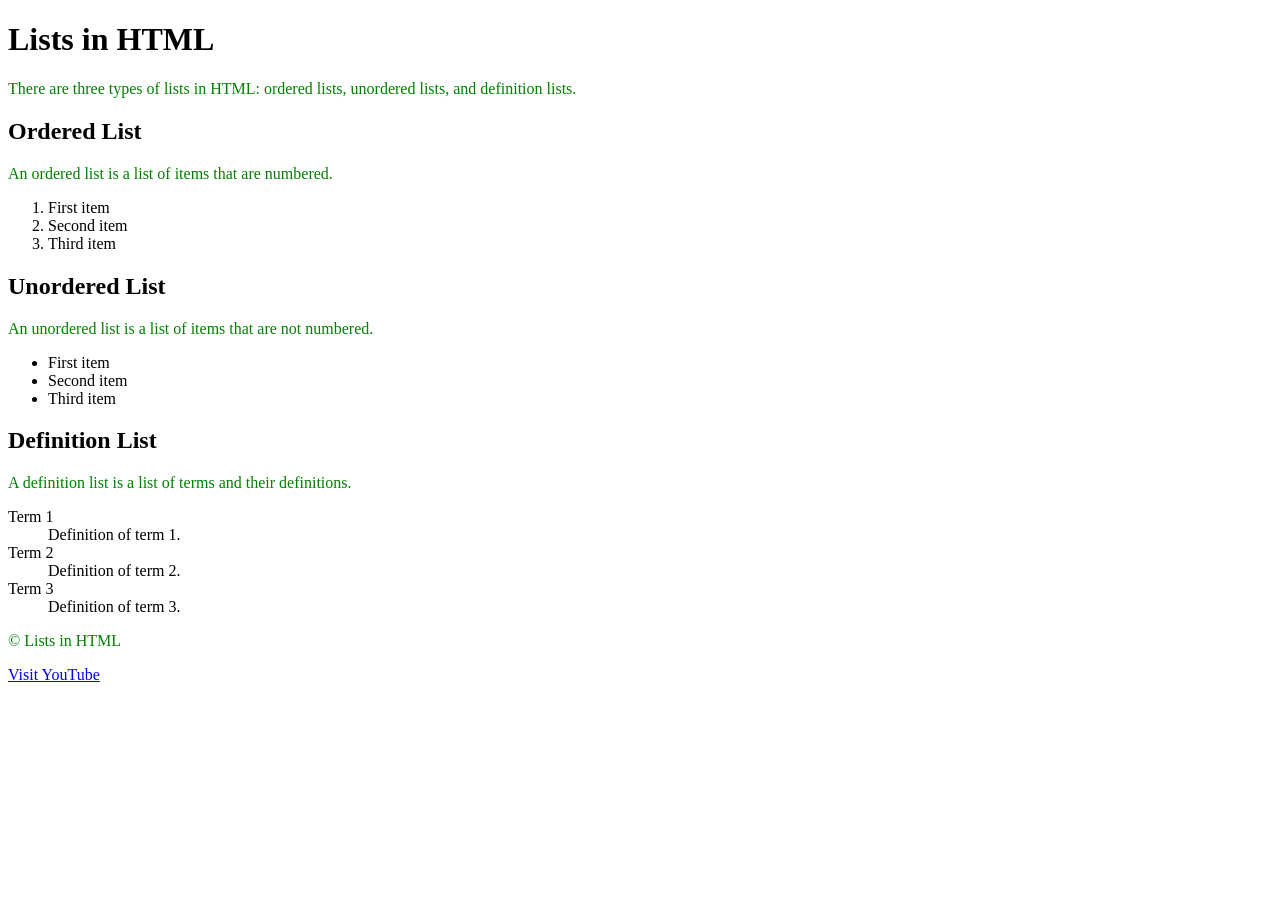
==== index.html @ ec9126a2 "Create index.html" ====
<!DOCTYPE html>
<html lang="en">   
<head>
    <meta charset="UTF-8">
    <meta name="viewport" content="width=device-width, initial-scale=1.0">
    <title>Lists</title>
</head>
<style>
        p { color:green; }
    </style>
<body>
    <h1> Lists in HTML </h1>
    <p> There are three types of lists in HTML: ordered lists, unordered lists, and definition lists. </p>

    <h2> Ordered List </h2>
    <p> An ordered list is a list of items that are numbered. </p>
    <ol>
        <li> First item </li>
        <li> Second item </li>
        <li> Third item </li>
    </ol>

    <h2> Unordered List </h2>
    <p> An unordered list is a list of items that are not numbered. </p>
    <ul>
        <li> First item </li>
        <li> Second item </li>
        <li> Third item </li>
    </ul>

    <h2> Definition List </h2>
    <p> A definition list is a list of terms and their definitions. </p>
    <dl>
        <dt> Term 1 </dt>
        <dd> Definition of term 1. </dd>
        <dt> Term 2 </dt>
        <dd> Definition of term 2. </dd>     
        <dt> Term 3 </dt>
        <dd> Definition of term 3. </dd>
    </dl>
    
    <p>&copy; Lists in HTML</p>

    <a href="https://www.youtube.com">Visit YouTube</a>
</html>
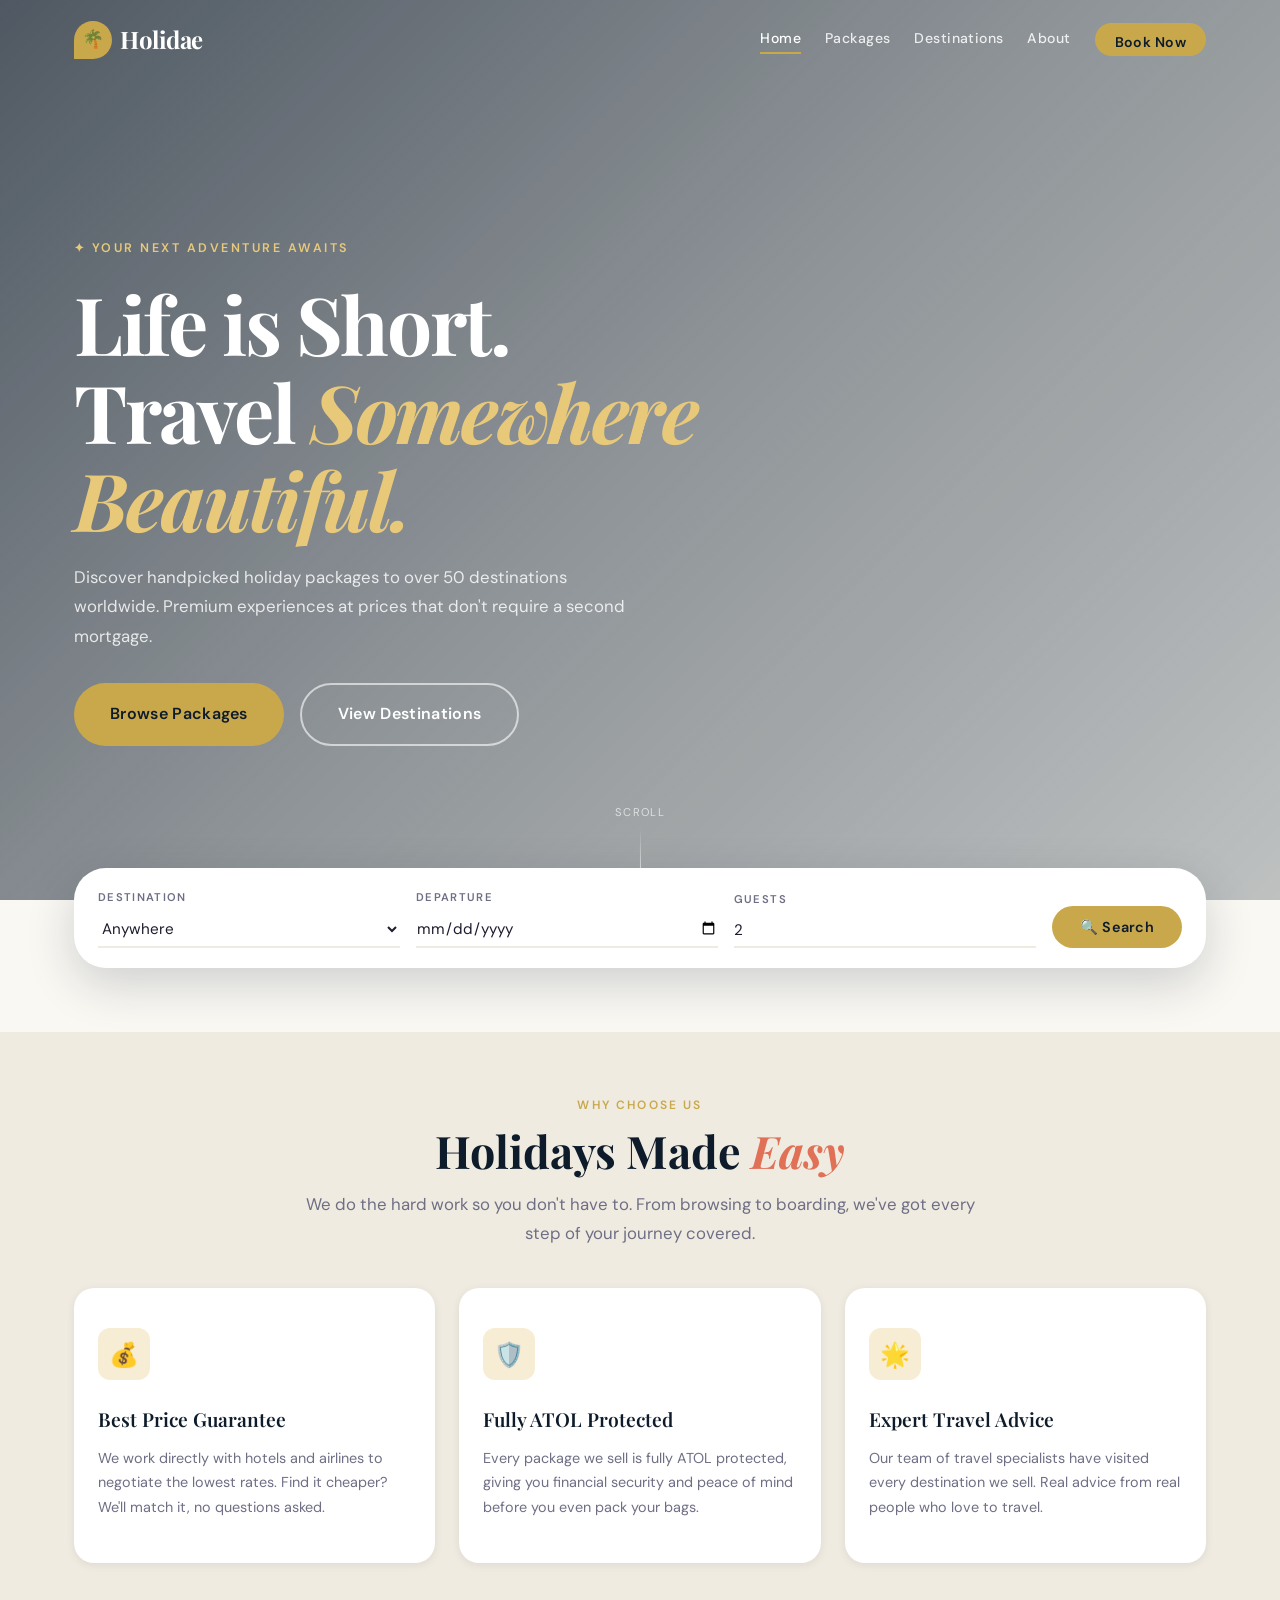
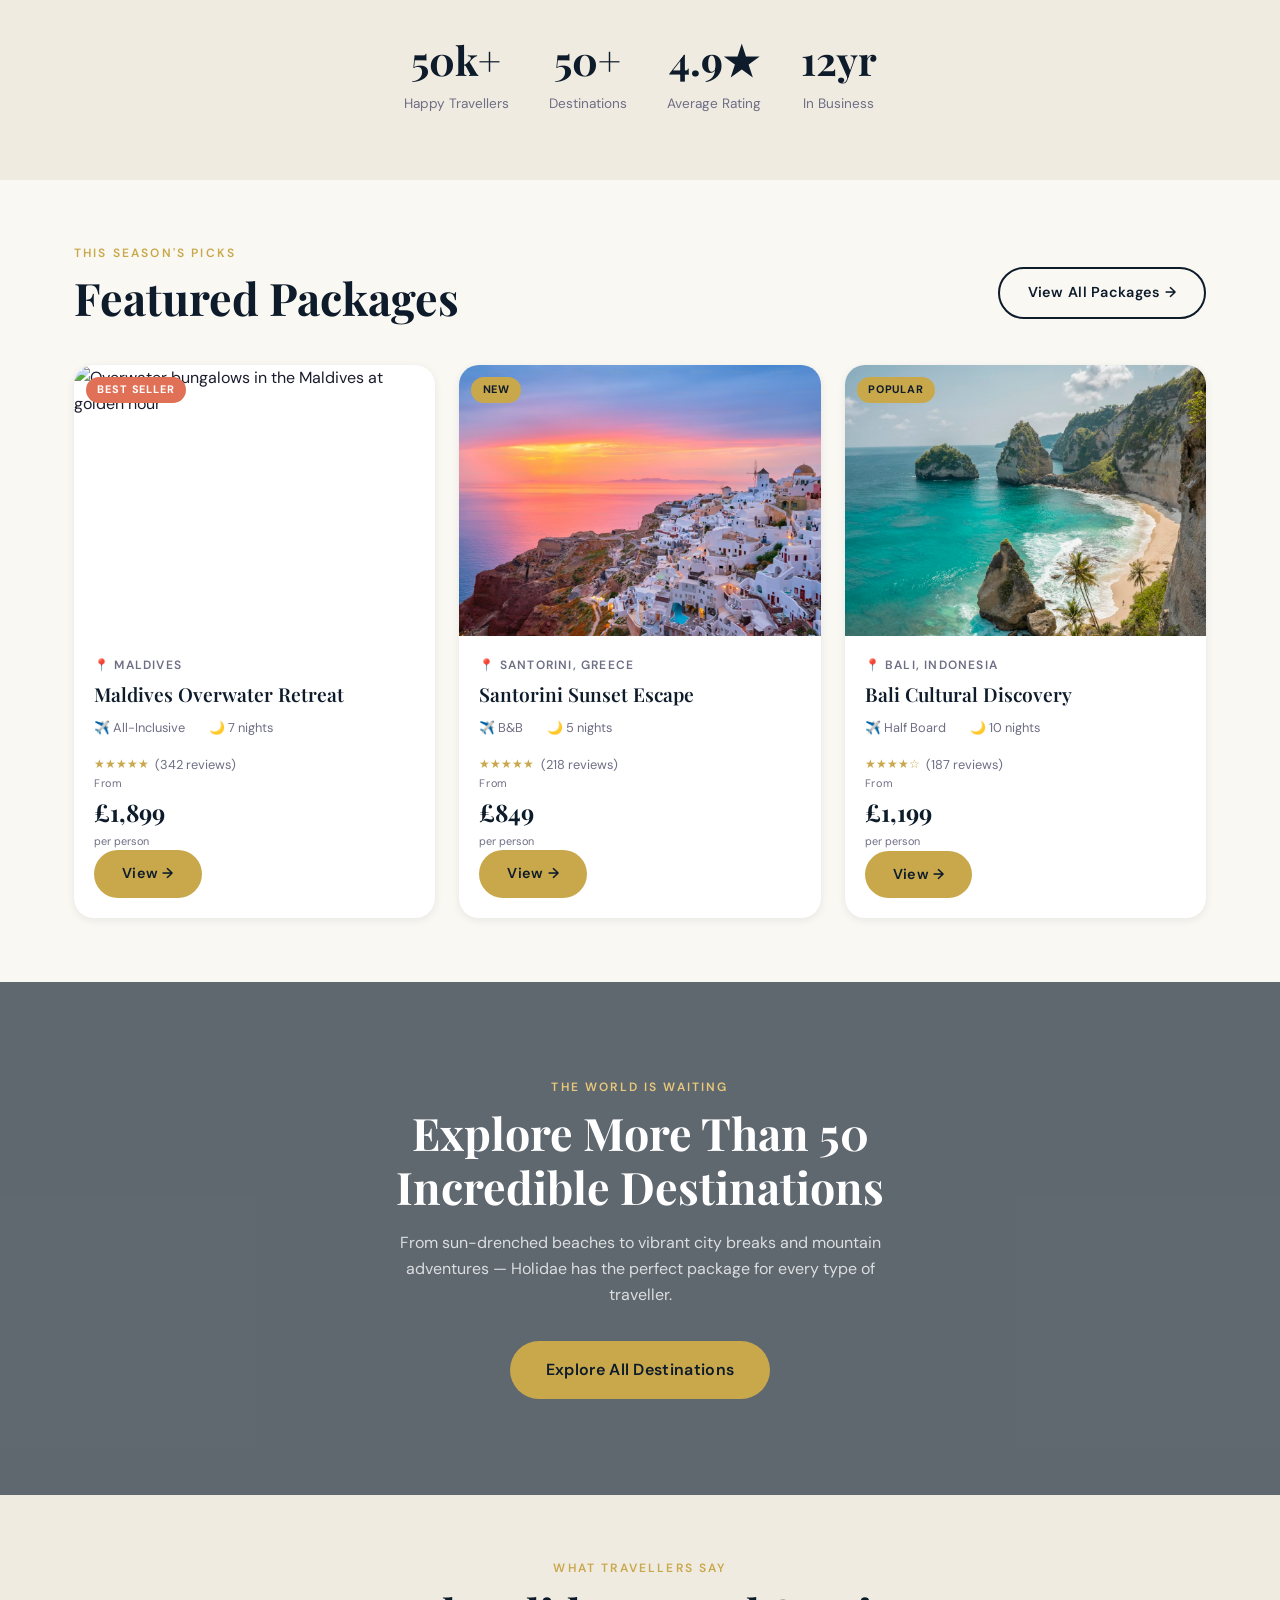
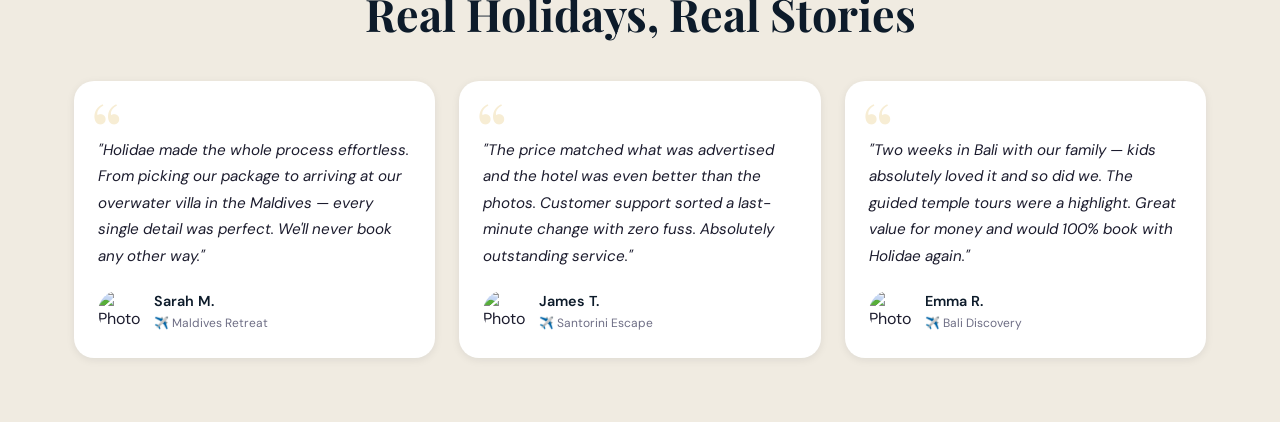
==== commit 566f6782: "Added files Uploaded necessary HTML, JS, CSS, and JPG files" ====
--- a/index.html
+++ b/index.html
@@ -1,45 +1,455 @@
-<!DOCTYPE html>
-<html lang="en">   
-<head>
-    <meta charset="UTF-8">
-    <meta name="viewport" content="width=device-width, initial-scale=1.0">
-    <title>Lists</title>
-</head>
-<style>
-        p { color:green; }
-    </style>
-<body>
-    <h1> Lists in HTML </h1>
-    <p> There are three types of lists in HTML: ordered lists, unordered lists, and definition lists. </p>
-
-    <h2> Ordered List </h2>
-    <p> An ordered list is a list of items that are numbered. </p>
-    <ol>
-        <li> First item </li>
-        <li> Second item </li>
-        <li> Third item </li>
-    </ol>
-
-    <h2> Unordered List </h2>
-    <p> An unordered list is a list of items that are not numbered. </p>
-    <ul>
-        <li> First item </li>
-        <li> Second item </li>
-        <li> Third item </li>
-    </ul>
-
-    <h2> Definition List </h2>
-    <p> A definition list is a list of terms and their definitions. </p>
-    <dl>
-        <dt> Term 1 </dt>
-        <dd> Definition of term 1. </dd>
-        <dt> Term 2 </dt>
-        <dd> Definition of term 2. </dd>     
-        <dt> Term 3 </dt>
-        <dd> Definition of term 3. </dd>
-    </dl>
-    
-    <p>&copy; Lists in HTML</p>
-
-    <a href="https://www.youtube.com">Visit YouTube</a>
-</html>+<!DOCTYPE html>
+<html lang="en">
+<head>
+  <meta charset="UTF-8" />
+  <meta name="viewport" content="width=device-width, initial-scale=1.0" />
+  <meta name="description" content="Holidae — Affordable holiday packages to the world's most beautiful destinations. Browse, compare, and book your dream holiday today." />
+  <title>Holidae — Dream Holidays, Real Prices</title>
+  <link rel="stylesheet" href="styles.css" />
+ 
+  <!-- Favicon placeholder (emoji-based for prototype) -->
+  <link rel="icon" href="data:image/svg+xml,<svg xmlns='http://www.w3.org/2000/svg' viewBox='0 0 100 100'><text y='.9em' font-size='90'>🌴</text></svg>" />
+</head>
+<body>
+ 
+  <!-- SITE HEADER / NAVIGATION -->
+  <header class="site-header" role="banner">
+    <div class="container">
+ 
+      <!-- Brand logo -->
+      <a href="index.html" class="logo" aria-label="Holidae — home">
+        <div class="logo__mark" aria-hidden="true">🌴</div>
+        <span class="logo__text">Holidae</span>
+      </a>
+ 
+      <!-- Desktop navigation -->
+      <nav class="nav__links" aria-label="Main navigation">
+        <a href="index.html" class="active">Home</a>
+        <a href="packages.html">Packages</a>
+        <a href="maldives.html">Destinations</a>
+        <a href="#why-holidae">About</a>
+        <a href="#contact" class="nav__cta">Book Now</a>
+      </nav>
+ 
+      <!-- Mobile hamburger toggle -->
+      <button class="nav__toggle" aria-label="Toggle mobile menu" aria-expanded="false">
+        <span></span>
+        <span></span>
+        <span></span>
+      </button>
+    </div>
+ 
+    <!-- Full-screen mobile navigation overlay -->
+    <nav class="nav__mobile" aria-label="Mobile navigation">
+      <a href="index.html">Home</a>
+      <a href="packages.html">Packages</a>
+      <a href="maldives.html">Destinations</a>
+      <a href="#why-holidae">About</a>
+      <a href="#contact" class="nav__cta">Book Now</a>
+    </nav>
+  </header>
+ 
+ 
+  <main>
+ 
+    <!-- HERO SECTION
+         Full-viewport hero with animated headline and CTA.
+         Background image: tropical beach (Unsplash) -->
+    <section class="hero" aria-label="Welcome to Holidae">
+ 
+      <!-- Hero background image with subtle zoom animation -->
+      <div
+        class="hero__bg"
+        style="background-image: url('https://images.unsplash.com/photo-1507525428034-b723cf961d3e?w=1600&q=80');"
+        role="img"
+        aria-label="A stunning tropical beach with crystal-clear turquoise water"
+      ></div>
+      <div class="hero__overlay" aria-hidden="true"></div>
+ 
+      <div class="container">
+        <div class="hero__content">
+          <p class="hero__eyebrow">✦ Your Next Adventure Awaits</p>
+          <h1 class="hero__title display-heading">
+            Life is Short.<br />
+            Travel <em>Somewhere Beautiful.</em>
+          </h1>
+          <p class="hero__desc">
+            Discover handpicked holiday packages to over 50 destinations worldwide.
+            Premium experiences at prices that don't require a second mortgage.
+          </p>
+          <div class="hero__actions">
+            <a href="packages.html" class="btn btn-primary btn-lg">Browse Packages</a>
+            <a href="maldives.html" class="btn btn-secondary btn-lg">View Destinations</a>
+          </div>
+        </div>
+      </div>
+ 
+      <!-- Scroll-down indicator -->
+      <div class="hero__scroll" aria-hidden="true">
+        <span>Scroll</span>
+        <div class="hero__scroll-line"></div>
+      </div>
+    </section>
+ 
+ 
+    <!-- QUICK SEARCH BAR
+         Floats over the hero/content transition. -->
+    <div class="section" style="padding-top: 0; padding-bottom: var(--space-xl);">
+      <div class="container">
+        <div class="search-bar reveal" role="search">
+ 
+          <!-- Destination selector -->
+          <div class="search-bar__field">
+            <label for="dest-select">Destination</label>
+            <select id="dest-select" aria-label="Choose destination">
+              <option value="">Anywhere</option>
+              <option value="beach">🏖️ Beach Escapes</option>
+              <option value="city">🏙️ City Breaks</option>
+              <option value="adventure">🏔️ Adventure</option>
+              <option value="luxury">✨ Luxury</option>
+            </select>
+          </div>
+ 
+          <!-- Departure date -->
+          <div class="search-bar__field">
+            <label for="depart-date">Departure</label>
+            <input type="date" id="depart-date" aria-label="Departure date" />
+          </div>
+ 
+          <!-- Number of guests (desktop only) -->
+          <div class="search-bar__field" style="display:none" id="guest-field">
+            <label for="guests">Guests</label>
+            <input type="number" id="guests" value="2" min="1" max="20" aria-label="Number of guests" />
+          </div>
+ 
+          <!-- Search button -->
+          <button class="btn btn-primary" aria-label="Search for holidays">
+            🔍 Search
+          </button>
+        </div>
+      </div>
+    </div>
+ 
+    <!-- Show guest field on wider screens via inline script -->
+    <script>
+      if (window.innerWidth >= 1024) {
+        document.getElementById('guest-field').style.display = '';
+      }
+    </script>
+ 
+ 
+    <!-- WHY HOLIDAE — Feature cards section -->
+    <section class="section section--cream" id="why-holidae" aria-labelledby="why-heading">
+      <div class="container">
+ 
+        <!-- Section header -->
+        <div class="text-center reveal" style="margin-bottom: var(--space-lg);">
+          <p class="section-label">Why Choose Us</p>
+          <h2 class="section-title">Holidays Made <em style="font-style:italic; color:var(--coral)">Easy</em></h2>
+          <p class="lead" style="margin: 0.75rem auto 0;">
+            We do the hard work so you don't have to. From browsing to boarding, we've
+            got every step of your journey covered.
+          </p>
+        </div>
+ 
+        <!-- 3 feature cards -->
+        <div class="grid-3 reveal-group">
+ 
+          <article class="feature-card">
+            <div class="feature-card__icon" aria-hidden="true">💰</div>
+            <h3 class="feature-card__title">Best Price Guarantee</h3>
+            <p class="feature-card__desc">
+              We work directly with hotels and airlines to negotiate the lowest rates.
+              Find it cheaper? We'll match it, no questions asked.
+            </p>
+          </article>
+ 
+          <article class="feature-card">
+            <div class="feature-card__icon" aria-hidden="true">🛡️</div>
+            <h3 class="feature-card__title">Fully ATOL Protected</h3>
+            <p class="feature-card__desc">
+              Every package we sell is fully ATOL protected, giving you financial
+              security and peace of mind before you even pack your bags.
+            </p>
+          </article>
+ 
+          <article class="feature-card">
+            <div class="feature-card__icon" aria-hidden="true">🌟</div>
+            <h3 class="feature-card__title">Expert Travel Advice</h3>
+            <p class="feature-card__desc">
+              Our team of travel specialists have visited every destination we sell.
+              Real advice from real people who love to travel.
+            </p>
+          </article>
+ 
+        </div>
+ 
+        <!-- Trust stats row -->
+        <div
+          class="reveal"
+          style="
+            display: flex;
+            flex-wrap: wrap;
+            gap: var(--space-lg);
+            justify-content: center;
+            margin-top: var(--space-xl);
+          "
+        >
+          <div style="text-align:center;">
+            <p style="font-family:var(--font-display); font-size:2.5rem; font-weight:700; color:var(--navy);">50k+</p>
+            <p style="font-size:0.85rem; color:var(--text-muted);">Happy Travellers</p>
+          </div>
+          <div style="text-align:center;">
+            <p style="font-family:var(--font-display); font-size:2.5rem; font-weight:700; color:var(--navy);">50+</p>
+            <p style="font-size:0.85rem; color:var(--text-muted);">Destinations</p>
+          </div>
+          <div style="text-align:center;">
+            <p style="font-family:var(--font-display); font-size:2.5rem; font-weight:700; color:var(--navy);">4.9★</p>
+            <p style="font-size:0.85rem; color:var(--text-muted);">Average Rating</p>
+          </div>
+          <div style="text-align:center;">
+            <p style="font-family:var(--font-display); font-size:2.5rem; font-weight:700; color:var(--navy);">12yr</p>
+            <p style="font-size:0.85rem; color:var(--text-muted);">In Business</p>
+          </div>
+        </div>
+ 
+      </div>
+    </section>
+ 
+ 
+    <!-- FEATURED PACKAGES
+         Three highlighted packages with cards linking to detail. -->
+    <section class="section" id="packages" aria-labelledby="packages-heading">
+      <div class="container">
+ 
+        <!-- Section header -->
+        <div style="display:flex; flex-wrap:wrap; align-items:flex-end; justify-content:space-between; gap:var(--space-sm); margin-bottom:var(--space-lg);">
+          <div class="reveal">
+            <p class="section-label">This Season's Picks</p>
+            <h2 class="section-title">Featured Packages</h2>
+          </div>
+          <a href="packages.html" class="btn btn-outline reveal" style="margin-bottom:0.4rem;">
+            View All Packages →
+          </a>
+        </div>
+ 
+        <!-- Package card grid -->
+        <div class="grid-3 reveal-group">
+ 
+          <!-- Package 1: Maldives -->
+          <article class="package-card" aria-label="Maldives Overwater Retreat package">
+            <div class="package-card__image">
+              <img
+                src="https://images.unsplash.com/photo-1514282401047-d79a71a590e8?w=600&q=80"
+                alt="Overwater bungalows in the Maldives at golden hour"
+                loading="lazy"
+              />
+              <span class="package-card__badge">Best Seller</span>
+            </div>
+            <div class="package-card__body">
+              <p class="package-card__location">📍 Maldives</p>
+              <h3 class="package-card__title">Maldives Overwater Retreat</h3>
+              <div class="package-card__meta">
+                <span>✈️ All-Inclusive</span>
+                <span>🌙 7 nights</span>
+              </div>
+              <div class="star-rating">
+                <div class="stars" aria-label="5 star rating">★★★★★</div>
+                <span class="star-rating__count">(342 reviews)</span>
+              </div>
+              <div class="package-card__footer">
+                <div class="package-card__price">
+                  <span class="package-card__price-from">From</span>
+                  <span class="package-card__price-amount">£1,899</span>
+                  <span class="package-card__price-pp">per person</span>
+                </div>
+                <a href="maldives.html" class="btn btn-primary">View →</a>
+              </div>
+            </div>
+          </article>
+ 
+          <!-- Package 2: Santorini -->
+          <article class="package-card" aria-label="Santorini Sunset Escape package">
+            <div class="package-card__image">
+              <img
+                src="santorini.jpg"
+                alt="Iconic white-domed buildings overlooking the Aegean Sea in Santorini"
+                loading="lazy"
+              />
+              <span class="package-card__badge package-card__badge--gold">New</span>
+            </div>
+            <div class="package-card__body">
+              <p class="package-card__location">📍 Santorini, Greece</p>
+              <h3 class="package-card__title">Santorini Sunset Escape</h3>
+              <div class="package-card__meta">
+                <span>✈️ B&amp;B</span>
+                <span>🌙 5 nights</span>
+              </div>
+              <div class="star-rating">
+                <div class="stars" aria-label="5 star rating">★★★★★</div>
+                <span class="star-rating__count">(218 reviews)</span>
+              </div>
+              <div class="package-card__footer">
+                <div class="package-card__price">
+                  <span class="package-card__price-from">From</span>
+                  <span class="package-card__price-amount">£849</span>
+                  <span class="package-card__price-pp">per person</span>
+                </div>
+                <a href="packages.html" class="btn btn-primary">View →</a>
+              </div>
+            </div>
+          </article>
+ 
+          <!-- Package 3: Bali -->
+          <article class="package-card" aria-label="Bali Cultural Discovery package">
+            <div class="package-card__image">
+              <img
+                src="bali.jpg"
+                alt="Lush terraced rice paddies in Bali, Indonesia"
+                loading="lazy"
+              />
+              <span class="package-card__badge" style="background:var(--gold);color:var(--navy);">Popular</span>
+            </div>
+            <div class="package-card__body">
+              <p class="package-card__location">📍 Bali, Indonesia</p>
+              <h3 class="package-card__title">Bali Cultural Discovery</h3>
+              <div class="package-card__meta">
+                <span>✈️ Half Board</span>
+                <span>🌙 10 nights</span>
+              </div>
+              <div class="star-rating">
+                <div class="stars" aria-label="4.5 star rating">★★★★☆</div>
+                <span class="star-rating__count">(187 reviews)</span>
+              </div>
+              <div class="package-card__footer">
+                <div class="package-card__price">
+                  <span class="package-card__price-from">From</span>
+                  <span class="package-card__price-amount">£1,199</span>
+                  <span class="package-card__price-pp">per person</span>
+                </div>
+                <a href="packages.html" class="btn btn-primary">View →</a>
+              </div>
+            </div>
+          </article>
+ 
+        </div>
+      </div>
+    </section>
+ 
+ 
+    <!-- DESTINATION SHOWCASE — Wide banner -->
+    <section
+      style="
+        background-image: url('https://images.unsplash.com/photo-1476514525535-07fb3b4ae5f1?w=1600&q=80');
+        background-size: cover;
+        background-position: center;
+        background-attachment: fixed;
+        position: relative;
+        padding: var(--space-2xl) 0;
+        color: var(--white);
+        overflow: hidden;
+      "
+      aria-label="Explore the world with Holidae"
+    >
+      <!-- Dark overlay -->
+      <div style="position:absolute; inset:0; background:rgba(13,27,42,0.65);" aria-hidden="true"></div>
+      <div class="container" style="position:relative; z-index:1; text-align:center; max-width:700px;">
+        <p class="section-label" style="color:var(--gold-light);">The World is Waiting</p>
+        <h2 class="section-title" style="color:var(--white); margin-top:0.5rem;">
+          Explore More Than 50 Incredible Destinations
+        </h2>
+        <p style="color:rgba(255,255,255,0.78); font-size:1rem; margin: 1rem auto 2rem; max-width:45ch;">
+          From sun-drenched beaches to vibrant city breaks and mountain adventures —
+          Holidae has the perfect package for every type of traveller.
+        </p>
+        <a href="packages.html" class="btn btn-primary btn-lg">Explore All Destinations</a>
+      </div>
+    </section>
+ 
+ 
+    <!-- TESTIMONIALS -->
+    <section class="section section--cream" aria-labelledby="testimonials-heading">
+      <div class="container">
+        <div class="text-center reveal" style="margin-bottom: var(--space-lg);">
+          <p class="section-label">What Travellers Say</p>
+          <h2 class="section-title" id="testimonials-heading">Real Holidays, Real Stories</h2>
+        </div>
+ 
+        <div class="grid-3 reveal-group">
+ 
+          <!-- Testimonial 1 -->
+          <article class="testimonial-card">
+            <p class="testimonial-card__text">
+              "Holidae made the whole process effortless. From picking our package to
+              arriving at our overwater villa in the Maldives — every single detail
+              was perfect. We'll never book any other way."
+            </p>
+            <div class="testimonial-card__author">
+              <img
+                class="testimonial-card__avatar"
+                src="https://images.unsplash.com/photo-1494790108377-be9c29b29330?w=100&q=80"
+                alt="Photo of Sarah M."
+                loading="lazy"
+              />
+              <div>
+                <p class="testimonial-card__name">Sarah M.</p>
+                <p class="testimonial-card__trip">✈️ Maldives Retreat</p>
+              </div>
+            </div>
+          </article>
+ 
+          <!-- Testimonial 2 -->
+          <article class="testimonial-card">
+            <p class="testimonial-card__text">
+              "The price matched what was advertised and the hotel was even better
+              than the photos. Customer support sorted a last-minute change with
+              zero fuss. Absolutely outstanding service."
+            </p>
+            <div class="testimonial-card__author">
+              <img
+                class="testimonial-card__avatar"
+                src="https://images.unsplash.com/photo-1507003211169-0a1dd7228f2d?w=100&q=80"
+                alt="Photo of James T."
+                loading="lazy"
+              />
+              <div>
+                <p class="testimonial-card__name">James T.</p>
+                <p class="testimonial-card__trip">✈️ Santorini Escape</p>
+              </div>
+            </div>
+          </article>
+ 
+          <!-- Testimonial 3 -->
+          <article class="testimonial-card">
+            <p class="testimonial-card__text">
+              "Two weeks in Bali with our family — kids absolutely loved it and so
+              did we. The guided temple tours were a highlight. Great value for money
+              and would 100% book with Holidae again."
+            </p>
+            <div class="testimonial-card__author">
+              <img
+                class="testimonial-card__avatar"
+                src="https://images.unsplash.com/photo-1580489944761-15a19d654956?w=100&q=80"
+                alt="Photo of Emma R."
+                loading="lazy"
+              />
+              <div>
+                <p class="testimonial-card__name">Emma R.</p>
+                <p class="testimonial-card__trip">✈️ Bali Discovery</p>
+              </div>
+            </div>
+          </article>
+ 
+        </div>
+      </div>
+    </section>
+ 
+  </main>
+ 
+  <!-- Shared JavaScript (navigation, animations, forms) -->
+  <script src="main.js"></script>
+ 
+</body>
+</html>
+ 
+
--- a/styles.css
+++ b/styles.css
@@ -0,0 +1,1357 @@
+/* ============================================================
+   styles.css  —  Holidae Holiday Booking Website
+   Shared stylesheet for all pages.
+   Mobile-first responsive design.
+   ============================================================ */
+
+/* ----------------------------------------------------------
+   1. GOOGLE FONTS IMPORT
+   Playfair Display: editorial serif for headings
+   DM Sans: clean sans-serif for body text
+   ---------------------------------------------------------- */
+@import url('https://fonts.googleapis.com/css2?family=Playfair+Display:ital,wght@0,400;0,600;0,700;1,400&family=DM+Sans:wght@300;400;500;600&display=swap');
+
+
+/* ----------------------------------------------------------
+   2. CSS CUSTOM PROPERTIES (Design Tokens)
+   ---------------------------------------------------------- */
+:root {
+  /* Colour palette */
+  --navy:        #0d1b2a;
+  --navy-mid:    #162640;
+  --gold:        #c9a84c;
+  --gold-light:  #e8c97a;
+  --gold-pale:   #f7edd4;
+  --coral:       #e07157;
+  --coral-dark:  #c45a42;
+  --cream:       #faf8f3;
+  --cream-dark:  #f0ebe1;
+  --text:        #1c1c2e;
+  --text-muted:  #6e6e85;
+  --white:       #ffffff;
+
+  /* Typography */
+  --font-display: 'Playfair Display', Georgia, serif;
+  --font-body:    'DM Sans', sans-serif;
+
+  /* Spacing scale */
+  --space-xs:   0.5rem;
+  --space-sm:   1rem;
+  --space-md:   1.5rem;
+  --space-lg:   2.5rem;
+  --space-xl:   4rem;
+  --space-2xl:  6rem;
+
+  /* Border radius */
+  --radius-sm:  6px;
+  --radius-md:  12px;
+  --radius-lg:  20px;
+  --radius-xl:  32px;
+
+  /* Shadows */
+  --shadow-sm:  0 2px 8px rgba(13,27,42,0.08);
+  --shadow-md:  0 6px 24px rgba(13,27,42,0.12);
+  --shadow-lg:  0 16px 48px rgba(13,27,42,0.18);
+
+  /* Transitions */
+  --trans-fast: 0.18s ease;
+  --trans-mid:  0.32s ease;
+}
+
+
+/* ----------------------------------------------------------
+   3. CSS RESET & BASE STYLES
+   ---------------------------------------------------------- */
+*, *::before, *::after {
+  box-sizing: border-box;
+  margin: 0;
+  padding: 0;
+}
+
+html {
+  font-size: 16px;
+  scroll-behavior: smooth;
+}
+
+body {
+  font-family: var(--font-body);
+  color: var(--text);
+  background: var(--cream);
+  line-height: 1.65;
+  overflow-x: hidden;
+}
+
+img {
+  display: block;
+  max-width: 100%;
+  height: auto;
+}
+
+a {
+  color: inherit;
+  text-decoration: none;
+}
+
+ul, ol {
+  list-style: none;
+}
+
+button {
+  cursor: pointer;
+  border: none;
+  background: none;
+  font-family: var(--font-body);
+}
+
+input, select, textarea {
+  font-family: var(--font-body);
+}
+
+
+/* ----------------------------------------------------------
+   4. TYPOGRAPHY HELPERS
+   ---------------------------------------------------------- */
+.display-heading {
+  font-family: var(--font-display);
+  font-weight: 700;
+  line-height: 1.15;
+  letter-spacing: -0.02em;
+}
+
+.section-label {
+  font-size: 0.75rem;
+  font-weight: 600;
+  letter-spacing: 0.18em;
+  text-transform: uppercase;
+  color: var(--gold);
+}
+
+.section-title {
+  font-family: var(--font-display);
+  font-size: clamp(1.8rem, 4vw, 2.8rem);
+  font-weight: 700;
+  line-height: 1.2;
+  color: var(--navy);
+  margin-top: 0.5rem;
+}
+
+.lead {
+  font-size: 1.05rem;
+  color: var(--text-muted);
+  max-width: 56ch;
+  line-height: 1.75;
+}
+
+
+/* ----------------------------------------------------------
+   5. LAYOUT UTILITIES
+   ---------------------------------------------------------- */
+.container {
+  width: 100%;
+  max-width: 1180px;
+  margin: 0 auto;
+  padding: 0 var(--space-md);
+}
+
+.section {
+  padding: var(--space-xl) 0;
+}
+
+.section--dark {
+  background: var(--navy);
+  color: var(--white);
+}
+
+.section--cream {
+  background: var(--cream-dark);
+}
+
+.text-center { text-align: center; }
+
+.grid-2 {
+  display: grid;
+  grid-template-columns: 1fr;
+  gap: var(--space-md);
+}
+
+.grid-3 {
+  display: grid;
+  grid-template-columns: 1fr;
+  gap: var(--space-md);
+}
+
+/* Tablet breakpoint */
+@media (min-width: 640px) {
+  .grid-2 { grid-template-columns: repeat(2, 1fr); }
+  .grid-3 { grid-template-columns: repeat(2, 1fr); }
+}
+
+/* Desktop breakpoint */
+@media (min-width: 1024px) {
+  .grid-2 { grid-template-columns: repeat(2, 1fr); }
+  .grid-3 { grid-template-columns: repeat(3, 1fr); }
+}
+
+
+/* ----------------------------------------------------------
+   6. BUTTON COMPONENTS
+   ---------------------------------------------------------- */
+.btn {
+  display: inline-flex;
+  align-items: center;
+  gap: var(--space-xs);
+  padding: 0.75rem 1.75rem;
+  border-radius: var(--radius-xl);
+  font-size: 0.9rem;
+  font-weight: 600;
+  letter-spacing: 0.02em;
+  transition: transform var(--trans-fast), box-shadow var(--trans-fast), background var(--trans-fast);
+  white-space: nowrap;
+}
+
+.btn:hover {
+  transform: translateY(-2px);
+  box-shadow: var(--shadow-md);
+}
+
+.btn:active {
+  transform: translateY(0);
+}
+
+/* Primary button — gold fill */
+.btn-primary {
+  background: var(--gold);
+  color: var(--navy);
+}
+.btn-primary:hover {
+  background: var(--gold-light);
+}
+
+/* Secondary button — outlined */
+.btn-secondary {
+  background: transparent;
+  color: var(--white);
+  border: 2px solid rgba(255,255,255,0.6);
+}
+.btn-secondary:hover {
+  background: rgba(255,255,255,0.12);
+  border-color: var(--white);
+}
+
+/* Dark outlined button */
+.btn-outline {
+  background: transparent;
+  color: var(--navy);
+  border: 2px solid var(--navy);
+}
+.btn-outline:hover {
+  background: var(--navy);
+  color: var(--white);
+}
+
+/* Coral (call-to-action) button */
+.btn-coral {
+  background: var(--coral);
+  color: var(--white);
+}
+.btn-coral:hover {
+  background: var(--coral-dark);
+}
+
+/* Large size modifier */
+.btn-lg {
+  padding: 1rem 2.25rem;
+  font-size: 1rem;
+}
+
+
+/* ----------------------------------------------------------
+   7. NAVIGATION
+   ---------------------------------------------------------- */
+.site-header {
+  position: fixed;
+  top: 0;
+  left: 0;
+  right: 0;
+  z-index: 100;
+  padding: 1.25rem 0;
+  transition: background var(--trans-mid), box-shadow var(--trans-mid), padding var(--trans-mid);
+}
+
+/* Scrolled state — applied by JS */
+.site-header.scrolled {
+  background: rgba(13, 27, 42, 0.97);
+  backdrop-filter: blur(12px);
+  -webkit-backdrop-filter: blur(12px);
+  box-shadow: 0 2px 20px rgba(0,0,0,0.25);
+  padding: 0.8rem 0;
+}
+
+.site-header .container {
+  display: flex;
+  align-items: center;
+  justify-content: space-between;
+  gap: var(--space-sm);
+}
+
+/* Logo */
+.logo {
+  display: flex;
+  align-items: center;
+  gap: 0.5rem;
+  text-decoration: none;
+}
+
+.logo__mark {
+  width: 38px;
+  height: 38px;
+  background: var(--gold);
+  border-radius: 50% 50% 50% 0;
+  display: flex;
+  align-items: center;
+  justify-content: center;
+  font-size: 1.1rem;
+  flex-shrink: 0;
+}
+
+.logo__text {
+  font-family: var(--font-display);
+  font-size: 1.5rem;
+  font-weight: 700;
+  color: var(--white);
+  letter-spacing: -0.02em;
+}
+
+/* Desktop navigation links */
+.nav__links {
+  display: none;
+  align-items: center;
+  gap: var(--space-md);
+}
+
+.nav__links a {
+  color: rgba(255,255,255,0.85);
+  font-size: 0.88rem;
+  font-weight: 500;
+  letter-spacing: 0.03em;
+  transition: color var(--trans-fast);
+  position: relative;
+  padding-bottom: 2px;
+}
+
+.nav__links a::after {
+  content: '';
+  position: absolute;
+  bottom: -2px;
+  left: 0;
+  width: 0;
+  height: 2px;
+  background: var(--gold);
+  transition: width var(--trans-mid);
+}
+
+.nav__links a:hover {
+  color: var(--gold-light);
+}
+
+.nav__links a:hover::after,
+.nav__links a.active::after {
+  width: 100%;
+}
+
+.nav__links a.active {
+  color: var(--white);
+}
+
+/* Mobile hamburger button */
+.nav__toggle {
+  display: flex;
+  flex-direction: column;
+  gap: 5px;
+  padding: 6px;
+  cursor: pointer;
+  background: none;
+  border: none;
+}
+
+.nav__toggle span {
+  display: block;
+  width: 24px;
+  height: 2px;
+  background: var(--white);
+  border-radius: 2px;
+  transition: transform var(--trans-mid), opacity var(--trans-mid);
+  transform-origin: center;
+}
+
+/* Animate hamburger to X when open */
+.nav__toggle.open span:nth-child(1) { transform: translateY(7px) rotate(45deg); }
+.nav__toggle.open span:nth-child(2) { opacity: 0; transform: scaleX(0); }
+.nav__toggle.open span:nth-child(3) { transform: translateY(-7px) rotate(-45deg); }
+
+/* Mobile dropdown menu */
+.nav__mobile {
+  display: none;
+  position: fixed;
+  inset: 0;
+  background: var(--navy);
+  z-index: 99;
+  flex-direction: column;
+  align-items: center;
+  justify-content: center;
+  gap: var(--space-lg);
+}
+
+.nav__mobile.open {
+  display: flex;
+  animation: fadeIn 0.25s ease;
+}
+
+.nav__mobile a {
+  font-family: var(--font-display);
+  font-size: 2rem;
+  color: var(--white);
+  transition: color var(--trans-fast);
+}
+
+.nav__mobile a:hover {
+  color: var(--gold-light);
+}
+
+/* Book now pill in nav */
+.nav__cta {
+  background: var(--gold);
+  color: var(--navy) !important;
+  padding: 0.5rem 1.25rem;
+  border-radius: var(--radius-xl);
+  font-weight: 600 !important;
+  letter-spacing: 0.02em;
+}
+
+.nav__cta:hover {
+  background: var(--gold-light) !important;
+  color: var(--navy) !important;
+}
+
+.nav__cta::after { display: none !important; }
+
+@media (min-width: 768px) {
+  .nav__links { display: flex; }
+  .nav__toggle { display: none; }
+}
+
+
+/* ----------------------------------------------------------
+   8. HERO SECTION
+   ---------------------------------------------------------- */
+.hero {
+  position: relative;
+  min-height: 100svh;
+  display: flex;
+  align-items: center;
+  overflow: hidden;
+  color: var(--white);
+}
+
+.hero__bg {
+  position: absolute;
+  inset: 0;
+  background-size: cover;
+  background-position: center;
+  transform: scale(1.05);
+  animation: heroZoom 12s ease-out forwards;
+}
+
+/* Gradient overlay on hero image */
+.hero__overlay {
+  position: absolute;
+  inset: 0;
+  background: linear-gradient(
+    135deg,
+    rgba(13,27,42,0.72) 0%,
+    rgba(13,27,42,0.45) 50%,
+    rgba(13,27,42,0.25) 100%
+  );
+}
+
+.hero__content {
+  position: relative;
+  z-index: 2;
+  max-width: 700px;
+  padding-top: 80px; /* account for fixed header */
+}
+
+.hero__eyebrow {
+  display: inline-flex;
+  align-items: center;
+  gap: 0.5rem;
+  font-size: 0.78rem;
+  font-weight: 600;
+  letter-spacing: 0.2em;
+  text-transform: uppercase;
+  color: var(--gold-light);
+  margin-bottom: 1.25rem;
+  opacity: 0;
+  animation: slideUp 0.6s ease 0.3s forwards;
+}
+
+.hero__title {
+  font-family: var(--font-display);
+  font-size: clamp(2.4rem, 7vw, 5rem);
+  font-weight: 700;
+  line-height: 1.1;
+  letter-spacing: -0.03em;
+  margin-bottom: 1.25rem;
+  opacity: 0;
+  animation: slideUp 0.6s ease 0.5s forwards;
+}
+
+.hero__title em {
+  font-style: italic;
+  color: var(--gold-light);
+}
+
+.hero__desc {
+  font-size: 1.05rem;
+  color: rgba(255,255,255,0.82);
+  max-width: 48ch;
+  margin-bottom: 2rem;
+  line-height: 1.75;
+  opacity: 0;
+  animation: slideUp 0.6s ease 0.7s forwards;
+}
+
+.hero__actions {
+  display: flex;
+  flex-wrap: wrap;
+  gap: var(--space-sm);
+  opacity: 0;
+  animation: slideUp 0.6s ease 0.9s forwards;
+}
+
+/* Scroll indicator */
+.hero__scroll {
+  position: absolute;
+  bottom: 2rem;
+  left: 50%;
+  transform: translateX(-50%);
+  display: flex;
+  flex-direction: column;
+  align-items: center;
+  gap: 0.4rem;
+  color: rgba(255,255,255,0.65);
+  font-size: 0.7rem;
+  letter-spacing: 0.12em;
+  text-transform: uppercase;
+  z-index: 2;
+  animation: bounce 2s ease infinite 1.5s;
+}
+
+.hero__scroll-line {
+  width: 1px;
+  height: 40px;
+  background: linear-gradient(to bottom, rgba(255,255,255,0), rgba(255,255,255,0.6));
+}
+
+
+/* ----------------------------------------------------------
+   9. SEARCH / QUICK FIND BAR
+   ---------------------------------------------------------- */
+.search-bar {
+  background: var(--white);
+  border-radius: var(--radius-xl);
+  box-shadow: var(--shadow-lg);
+  padding: 1.25rem 1.5rem;
+  display: grid;
+  grid-template-columns: 1fr;
+  gap: var(--space-sm);
+  margin-top: -2rem;
+  position: relative;
+  z-index: 10;
+}
+
+.search-bar__field {
+  display: flex;
+  flex-direction: column;
+  gap: 0.3rem;
+}
+
+.search-bar__field label {
+  font-size: 0.7rem;
+  font-weight: 600;
+  letter-spacing: 0.12em;
+  text-transform: uppercase;
+  color: var(--text-muted);
+}
+
+.search-bar__field select,
+.search-bar__field input {
+  border: none;
+  border-bottom: 2px solid var(--cream-dark);
+  padding: 0.4rem 0;
+  font-size: 0.95rem;
+  color: var(--text);
+  outline: none;
+  transition: border-color var(--trans-fast);
+  background: transparent;
+}
+
+.search-bar__field select:focus,
+.search-bar__field input:focus {
+  border-color: var(--gold);
+}
+
+@media (min-width: 640px) {
+  .search-bar {
+    grid-template-columns: 1fr 1fr auto;
+    align-items: end;
+  }
+}
+
+@media (min-width: 1024px) {
+  .search-bar {
+    grid-template-columns: 1fr 1fr 1fr auto;
+  }
+}
+
+
+/* ----------------------------------------------------------
+   10. FEATURE CARDS ("Why Holidae")
+   ---------------------------------------------------------- */
+.feature-card {
+  background: var(--white);
+  border-radius: var(--radius-lg);
+  padding: var(--space-lg) var(--space-md);
+  box-shadow: var(--shadow-sm);
+  transition: transform var(--trans-mid), box-shadow var(--trans-mid);
+  border-bottom: 4px solid transparent;
+}
+
+.feature-card:hover {
+  transform: translateY(-6px);
+  box-shadow: var(--shadow-md);
+  border-bottom-color: var(--gold);
+}
+
+.feature-card__icon {
+  width: 52px;
+  height: 52px;
+  background: var(--gold-pale);
+  border-radius: var(--radius-md);
+  display: flex;
+  align-items: center;
+  justify-content: center;
+  font-size: 1.5rem;
+  margin-bottom: var(--space-md);
+}
+
+.feature-card__title {
+  font-family: var(--font-display);
+  font-size: 1.2rem;
+  font-weight: 600;
+  color: var(--navy);
+  margin-bottom: 0.6rem;
+}
+
+.feature-card__desc {
+  font-size: 0.9rem;
+  color: var(--text-muted);
+  line-height: 1.7;
+}
+
+
+/* ----------------------------------------------------------
+   11. PACKAGE CARDS
+   ---------------------------------------------------------- */
+.package-card {
+  background: var(--white);
+  border-radius: var(--radius-lg);
+  overflow: hidden;
+  box-shadow: var(--shadow-sm);
+  transition: transform var(--trans-mid), box-shadow var(--trans-mid);
+  display: flex;
+  flex-direction: column;
+}
+
+.package-card:hover {
+  transform: translateY(-8px);
+  box-shadow: var(--shadow-lg);
+}
+
+.package-card__image {
+  position: relative;
+  overflow: hidden;
+  aspect-ratio: 4/3;
+}
+
+.package-card__image img {
+  width: 100%;
+  height: 100%;
+  object-fit: cover;
+  transition: transform 0.5s ease;
+}
+
+.package-card:hover .package-card__image img {
+  transform: scale(1.08);
+}
+
+/* Badge on package card (e.g. "Best Seller") */
+.package-card__badge {
+  position: absolute;
+  top: 0.75rem;
+  left: 0.75rem;
+  background: var(--coral);
+  color: var(--white);
+  font-size: 0.68rem;
+  font-weight: 700;
+  letter-spacing: 0.08em;
+  text-transform: uppercase;
+  padding: 0.25rem 0.7rem;
+  border-radius: var(--radius-xl);
+}
+
+.package-card__badge--gold {
+  background: var(--gold);
+  color: var(--navy);
+}
+
+.package-card__body {
+  padding: 1.25rem;
+  display: flex;
+  flex-direction: column;
+  flex: 1;
+}
+
+.package-card__location {
+  display: flex;
+  align-items: center;
+  gap: 0.3rem;
+  font-size: 0.75rem;
+  font-weight: 600;
+  letter-spacing: 0.1em;
+  text-transform: uppercase;
+  color: var(--text-muted);
+  margin-bottom: 0.4rem;
+}
+
+.package-card__title {
+  font-family: var(--font-display);
+  font-size: 1.2rem;
+  font-weight: 600;
+  color: var(--navy);
+  margin-bottom: 0.6rem;
+  line-height: 1.3;
+}
+
+.package-card__meta {
+  display: flex;
+  gap: var(--space-md);
+  font-size: 0.8rem;
+  color: var(--text-muted);
+  margin-bottom: 1rem;
+}
+
+.package-card__meta span {
+  display: flex;
+  align-items: center;
+  gap: 0.25rem;
+}
+
+.package-card__price {
+  display: flex;
+  flex-direction: column;
+}
+
+.package-card__price-from {
+  font-size: 0.68rem;
+  color: var(--text-muted);
+  letter-spacing: 0.06em;
+}
+
+.package-card__price-amount {
+  font-family: var(--font-display);
+  font-size: 1.5rem;
+  font-weight: 700;
+  color: var(--navy);
+}
+
+.package-card__price-pp {
+  font-size: 0.68rem;
+  color: var(--text-muted);
+}
+
+/* Star rating */
+.stars {
+  display: flex;
+  gap: 2px;
+  font-size: 0.75rem;
+  color: var(--gold);
+}
+
+.star-rating {
+  display: flex;
+  align-items: center;
+  gap: 0.4rem;
+}
+
+.star-rating__count {
+  font-size: 0.8rem;
+  color: var(--text-muted);
+}
+
+
+/* ----------------------------------------------------------
+   12. TESTIMONIALS
+   ---------------------------------------------------------- */
+.testimonial-card {
+  background: var(--white);
+  border-radius: var(--radius-lg);
+  padding: var(--space-md);
+  box-shadow: var(--shadow-sm);
+  position: relative;
+}
+
+.testimonial-card::before {
+  content: '\201C';
+  font-family: var(--font-display);
+  font-size: 5rem;
+  line-height: 1;
+  color: var(--gold-pale);
+  position: absolute;
+  top: 0.5rem;
+  left: 1rem;
+}
+
+.testimonial-card__text {
+  font-size: 0.95rem;
+  line-height: 1.75;
+  color: var(--text);
+  margin-top: 2rem;
+  margin-bottom: 1.25rem;
+  font-style: italic;
+}
+
+.testimonial-card__author {
+  display: flex;
+  align-items: center;
+  gap: 0.75rem;
+}
+
+.testimonial-card__avatar {
+  width: 44px;
+  height: 44px;
+  border-radius: 50%;
+  object-fit: cover;
+  flex-shrink: 0;
+}
+
+.testimonial-card__name {
+  font-weight: 600;
+  font-size: 0.9rem;
+  color: var(--navy);
+}
+
+.testimonial-card__trip {
+  font-size: 0.75rem;
+  color: var(--text-muted);
+}
+
+/* ----------------------------------------------------------
+   15. PAGE HERO (sub-pages — smaller than landing hero)
+   ---------------------------------------------------------- */
+.page-hero {
+  position: relative;
+  min-height: 55vh;
+  display: flex;
+  align-items: flex-end;
+  color: var(--white);
+  overflow: hidden;
+}
+
+.page-hero__bg {
+  position: absolute;
+  inset: 0;
+  background-size: cover;
+  background-position: center;
+}
+
+.page-hero__overlay {
+  position: absolute;
+  inset: 0;
+  background: linear-gradient(to top, rgba(13,27,42,0.85) 0%, rgba(13,27,42,0.3) 100%);
+}
+
+.page-hero__content {
+  position: relative;
+  z-index: 2;
+  padding: var(--space-lg) 0;
+  padding-top: 100px;
+}
+
+.breadcrumb {
+  display: flex;
+  align-items: center;
+  gap: 0.4rem;
+  font-size: 0.78rem;
+  color: rgba(255,255,255,0.65);
+  margin-bottom: 0.75rem;
+}
+
+.breadcrumb a { color: var(--gold-light); }
+.breadcrumb a:hover { color: var(--white); }
+
+
+/* ----------------------------------------------------------
+   16. PACKAGE DETAIL PAGE
+   ---------------------------------------------------------- */
+
+/* Info strip below package hero */
+.package-strip {
+  background: var(--white);
+  box-shadow: var(--shadow-md);
+  padding: 1.5rem 0;
+  position: sticky;
+  top: 64px;
+  z-index: 50;
+}
+
+.package-strip .container {
+  display: flex;
+  flex-wrap: wrap;
+  gap: var(--space-md);
+  align-items: center;
+  justify-content: space-between;
+}
+
+.strip-stat {
+  display: flex;
+  align-items: center;
+  gap: 0.75rem;
+}
+
+.strip-stat__icon {
+  font-size: 1.3rem;
+}
+
+.strip-stat__label {
+  font-size: 0.7rem;
+  color: var(--text-muted);
+  text-transform: uppercase;
+  letter-spacing: 0.1em;
+}
+
+.strip-stat__value {
+  font-family: var(--font-display);
+  font-weight: 600;
+  color: var(--navy);
+  font-size: 0.95rem;
+}
+
+/* Gallery grid */
+.gallery {
+  display: grid;
+  grid-template-columns: repeat(2, 1fr);
+  gap: 0.5rem;
+  border-radius: var(--radius-md);
+  overflow: hidden;
+}
+
+.gallery__main {
+  grid-column: 1 / -1;
+}
+
+@media (min-width: 640px) {
+  .gallery {
+    grid-template-columns: repeat(4, 1fr);
+    grid-template-rows: 260px 180px;
+  }
+  .gallery__main {
+    grid-column: 1 / 3;
+    grid-row: 1 / 3;
+  }
+}
+
+.gallery__item {
+  overflow: hidden;
+  cursor: pointer;
+}
+
+.gallery__item img {
+  width: 100%;
+  height: 100%;
+  object-fit: cover;
+  transition: transform 0.4s ease;
+}
+
+.gallery__item:hover img { transform: scale(1.06); }
+
+/* Highlights list */
+.highlights-list {
+  display: grid;
+  grid-template-columns: 1fr;
+  gap: 0.75rem;
+}
+
+.highlight-item {
+  display: flex;
+  align-items: flex-start;
+  gap: 0.75rem;
+  background: var(--cream-dark);
+  border-radius: var(--radius-md);
+  padding: 0.9rem 1.1rem;
+}
+
+.highlight-item__icon { font-size: 1.2rem; flex-shrink: 0; }
+
+.highlight-item__text {
+  font-size: 0.9rem;
+  line-height: 1.5;
+  color: var(--text);
+}
+
+@media (min-width: 640px) {
+  .highlights-list { grid-template-columns: repeat(2, 1fr); }
+}
+
+/* Itinerary accordion */
+.itinerary-item {
+  border: 1px solid var(--cream-dark);
+  border-radius: var(--radius-md);
+  overflow: hidden;
+  margin-bottom: 0.5rem;
+}
+
+.itinerary-toggle {
+  width: 100%;
+  display: flex;
+  align-items: center;
+  justify-content: space-between;
+  padding: 1rem 1.25rem;
+  background: var(--white);
+  cursor: pointer;
+  text-align: left;
+  transition: background var(--trans-fast);
+}
+
+.itinerary-toggle:hover { background: var(--cream-dark); }
+
+.itinerary-toggle.active { background: var(--navy); color: var(--white); }
+
+.itinerary-toggle__day {
+  font-size: 0.7rem;
+  font-weight: 700;
+  letter-spacing: 0.12em;
+  text-transform: uppercase;
+  color: var(--gold);
+  margin-bottom: 0.2rem;
+}
+
+.itinerary-toggle.active .itinerary-toggle__day { color: var(--gold-light); }
+
+.itinerary-toggle__title {
+  font-family: var(--font-display);
+  font-weight: 600;
+  font-size: 1rem;
+}
+
+.itinerary-toggle__arrow {
+  font-size: 0.7rem;
+  transition: transform var(--trans-mid);
+  flex-shrink: 0;
+}
+
+.itinerary-toggle.active .itinerary-toggle__arrow { transform: rotate(180deg); }
+
+.itinerary-body {
+  display: none;
+  padding: 1.25rem;
+  background: var(--white);
+  border-top: 1px solid var(--cream-dark);
+  font-size: 0.9rem;
+  line-height: 1.75;
+  color: var(--text-muted);
+}
+
+.itinerary-body.open { display: block; }
+
+/* Booking form */
+.booking-card {
+  background: var(--white);
+  border-radius: var(--radius-xl);
+  padding: var(--space-lg);
+  box-shadow: var(--shadow-lg);
+  position: sticky;
+  top: 130px;
+}
+
+.booking-card__price-badge {
+  background: var(--gold-pale);
+  border-radius: var(--radius-md);
+  padding: 1rem 1.25rem;
+  margin-bottom: 1.25rem;
+  text-align: center;
+}
+
+.booking-card__from {
+  font-size: 0.7rem;
+  color: var(--text-muted);
+  text-transform: uppercase;
+  letter-spacing: 0.1em;
+}
+
+.booking-card__amount {
+  font-family: var(--font-display);
+  font-size: 2.4rem;
+  font-weight: 700;
+  color: var(--navy);
+}
+
+.booking-card__pp {
+  font-size: 0.8rem;
+  color: var(--text-muted);
+}
+
+/* Form fields */
+.form-group {
+  margin-bottom: 1rem;
+}
+
+.form-group label {
+  display: block;
+  font-size: 0.78rem;
+  font-weight: 600;
+  letter-spacing: 0.08em;
+  text-transform: uppercase;
+  color: var(--text-muted);
+  margin-bottom: 0.4rem;
+}
+
+.form-group input,
+.form-group select {
+  width: 100%;
+  padding: 0.75rem 1rem;
+  border: 2px solid var(--cream-dark);
+  border-radius: var(--radius-md);
+  font-size: 0.95rem;
+  color: var(--text);
+  background: var(--cream);
+  outline: none;
+  transition: border-color var(--trans-fast);
+}
+
+.form-group input:focus,
+.form-group select:focus {
+  border-color: var(--gold);
+  background: var(--white);
+}
+
+.form-row {
+  display: grid;
+  grid-template-columns: 1fr 1fr;
+  gap: var(--space-sm);
+}
+
+/* Package detail layout */
+.package-detail-layout {
+  display: grid;
+  grid-template-columns: 1fr;
+  gap: var(--space-lg);
+  align-items: start;
+}
+
+@media (min-width: 1024px) {
+  .package-detail-layout {
+    grid-template-columns: 1fr 360px;
+  }
+}
+
+
+/* ----------------------------------------------------------
+   17. VIDEO SECTION
+   ---------------------------------------------------------- */
+.video-wrapper {
+  position: relative;
+  border-radius: var(--radius-lg);
+  overflow: hidden;
+  aspect-ratio: 16/9;
+  box-shadow: var(--shadow-lg);
+}
+
+.video-wrapper iframe {
+  width: 100%;
+  height: 100%;
+  border: none;
+}
+
+
+/* ----------------------------------------------------------
+   18. PACKAGES PAGE — FILTER BAR
+   ---------------------------------------------------------- */
+.filter-bar {
+  display: flex;
+  flex-wrap: wrap;
+  gap: 0.5rem;
+  margin-bottom: var(--space-lg);
+}
+
+.filter-btn {
+  padding: 0.5rem 1.25rem;
+  border-radius: var(--radius-xl);
+  font-size: 0.85rem;
+  font-weight: 500;
+  border: 2px solid var(--cream-dark);
+  background: var(--white);
+  color: var(--text-muted);
+  transition: all var(--trans-fast);
+  cursor: pointer;
+}
+
+.filter-btn:hover {
+  border-color: var(--gold);
+  color: var(--navy);
+}
+
+.filter-btn.active {
+  background: var(--navy);
+  color: var(--white);
+  border-color: var(--navy);
+}
+
+/* No results message */
+.no-results {
+  text-align: center;
+  padding: var(--space-xl);
+  color: var(--text-muted);
+  display: none;
+}
+
+.no-results.visible { display: block; }
+
+
+/* ----------------------------------------------------------
+   19. SCROLL REVEAL ANIMATIONS
+   Triggered by JS Intersection Observer
+   ---------------------------------------------------------- */
+.reveal {
+  opacity: 0;
+  transform: translateY(28px);
+  transition: opacity 0.55s ease, transform 0.55s ease;
+}
+
+.reveal.visible {
+  opacity: 1;
+  transform: none;
+}
+
+/* Staggered children */
+.reveal-group > * {
+  opacity: 0;
+  transform: translateY(24px);
+  transition: opacity 0.5s ease, transform 0.5s ease;
+}
+
+.reveal-group.visible > *:nth-child(1) { opacity: 1; transform: none; transition-delay: 0.05s; }
+.reveal-group.visible > *:nth-child(2) { opacity: 1; transform: none; transition-delay: 0.15s; }
+.reveal-group.visible > *:nth-child(3) { opacity: 1; transform: none; transition-delay: 0.25s; }
+.reveal-group.visible > *:nth-child(4) { opacity: 1; transform: none; transition-delay: 0.35s; }
+.reveal-group.visible > *:nth-child(5) { opacity: 1; transform: none; transition-delay: 0.45s; }
+.reveal-group.visible > *:nth-child(6) { opacity: 1; transform: none; transition-delay: 0.55s; }
+
+
+/* ----------------------------------------------------------
+   20. KEYFRAME ANIMATIONS
+   ---------------------------------------------------------- */
+@keyframes slideUp {
+  from { opacity: 0; transform: translateY(30px); }
+  to   { opacity: 1; transform: none; }
+}
+
+@keyframes fadeIn {
+  from { opacity: 0; }
+  to   { opacity: 1; }
+}
+
+@keyframes heroZoom {
+  from { transform: scale(1.05); }
+  to   { transform: scale(1); }
+}
+
+@keyframes bounce {
+  0%, 100% { transform: translateX(-50%) translateY(0); }
+  50%       { transform: translateX(-50%) translateY(8px); }
+}
+
+@keyframes spin {
+  to { transform: rotate(360deg); }
+}
+
+
+/* ----------------------------------------------------------
+   21. MISC UTILITY
+   ---------------------------------------------------------- */
+.tag {
+  display: inline-block;
+  padding: 0.25rem 0.7rem;
+  border-radius: var(--radius-xl);
+  font-size: 0.72rem;
+  font-weight: 600;
+  letter-spacing: 0.06em;
+  text-transform: uppercase;
+}
+
+.tag--beach    { background: #dff0ff; color: #1a6fa0; }
+.tag--luxury   { background: var(--gold-pale); color: #8a6a10; }
+.tag--city     { background: #e8e8f0; color: #4a4a6a; }
+.tag--adventure { background: #e0f5e8; color: #1a6a40; }
+
+.divider {
+  height: 1px;
+  background: var(--cream-dark);
+  margin: var(--space-lg) 0;
+}
+
+.success-msg.visible { display: block; }
+
+/* Lightbox overlay for gallery */
+.lightbox {
+  display: none;
+  position: fixed;
+  inset: 0;
+  background: rgba(0,0,0,0.9);
+  z-index: 200;
+  align-items: center;
+  justify-content: center;
+  padding: var(--space-md);
+}
+
+.lightbox.open { display: flex; }
+
+.lightbox img {
+  max-height: 90vh;
+  max-width: 90vw;
+  border-radius: var(--radius-md);
+  object-fit: contain;
+}
+
+.lightbox__close {
+  position: absolute;
+  top: 1rem;
+  right: 1rem;
+  color: var(--white);
+  font-size: 2rem;
+  cursor: pointer;
+  background: none;
+  border: none;
+  line-height: 1;
+}
+
+/* Loading spinner (used on booking form submit) */
+.spinner {
+  display: inline-block;
+  width: 18px;
+  height: 18px;
+  border: 2px solid rgba(255,255,255,0.4);
+  border-top-color: var(--white);
+  border-radius: 50%;
+  animation: spin 0.7s linear infinite;
+}
